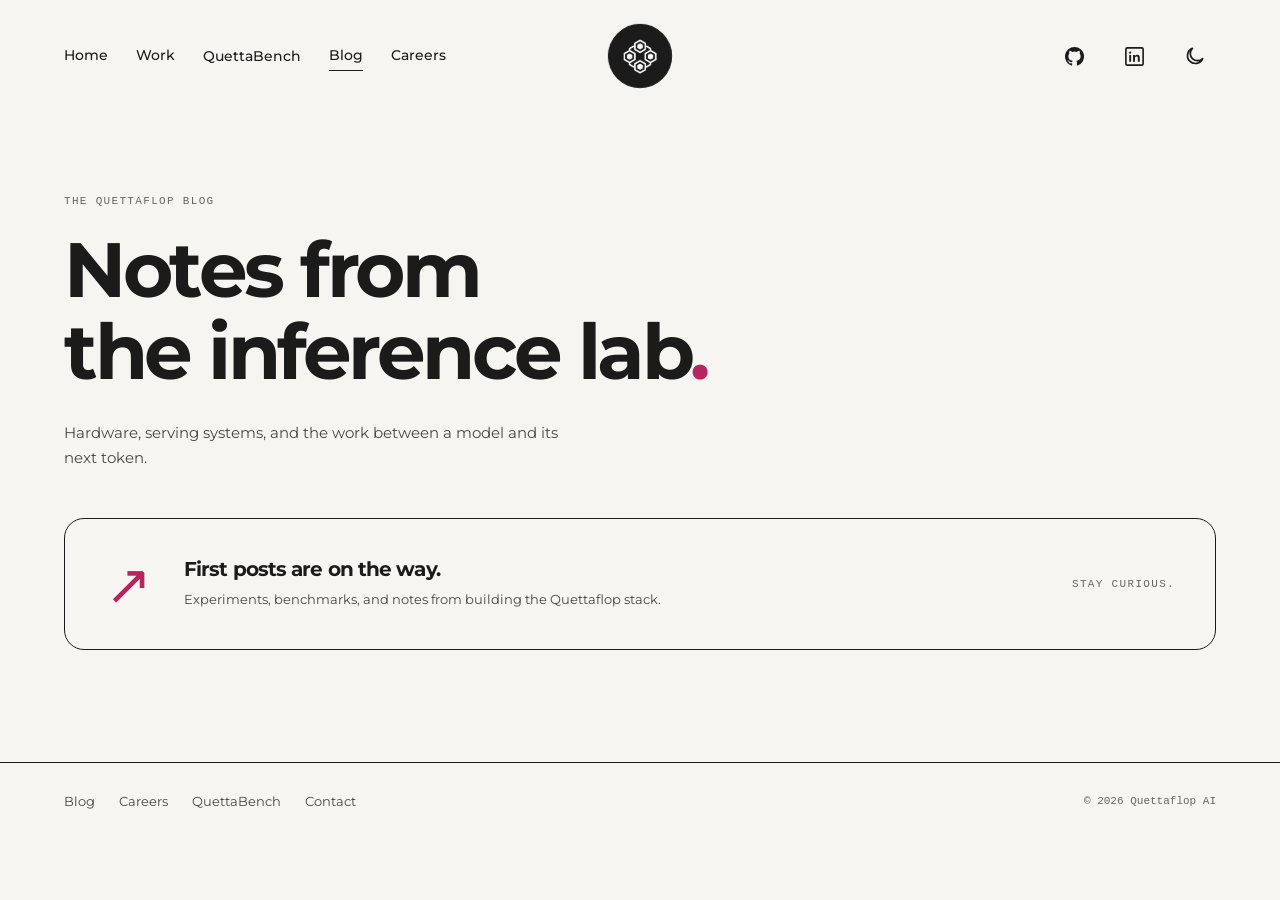
==== blog/index.html @ 4fb04440 "Share the theme with QuettaBench, add its page bar, and link it from the Measure card" ====
<!doctype html>
<html lang="en" data-theme="light">
  <head>
    <meta charset="UTF-8" />
    <meta name="viewport" content="width=device-width, initial-scale=1.0" />
    <title>Blog — Quettaflop AI</title>
    <meta
      name="description"
      content="Hardware, serving systems, and notes from the Quettaflop inference lab."
    />
    <meta name="theme-color" content="#f6f5f2" />
    <script>
      try {
        var t = localStorage.getItem('qf-theme');
        if (t === 'light' || t === 'dark') document.documentElement.setAttribute('data-theme', t);
      } catch (e) {}
    </script>
    <link rel="icon" type="image/png" sizes="32x32" href="/favicon-32.png" />
    <link rel="icon" type="image/png" href="/favicon.png" />
    <link rel="apple-touch-icon" href="/apple-touch-icon.png" />
    <meta property="og:title" content="Blog — Quettaflop AI" />
    <meta
      property="og:description"
      content="Hardware, serving systems, and notes from the Quettaflop inference lab."
    />
    <meta property="og:type" content="website" />
    <script type="module" crossorigin src="/assets/site-IoRRHS03.js"></script>
    <link rel="stylesheet" crossorigin href="/assets/site-CPQV9pu7.css">
  </head>
  <body>
    <div id="root"></div>
    <!-- The marketing entry. It reaches ONLY into src/site/ — never src/App.tsx,
         src/dataUrls.ts or src/env.ts — so no dashboard code or R2 endpoint can
         reach this bundle. scripts/check-site-bundle.mjs enforces that. -->
  </body>
</html>
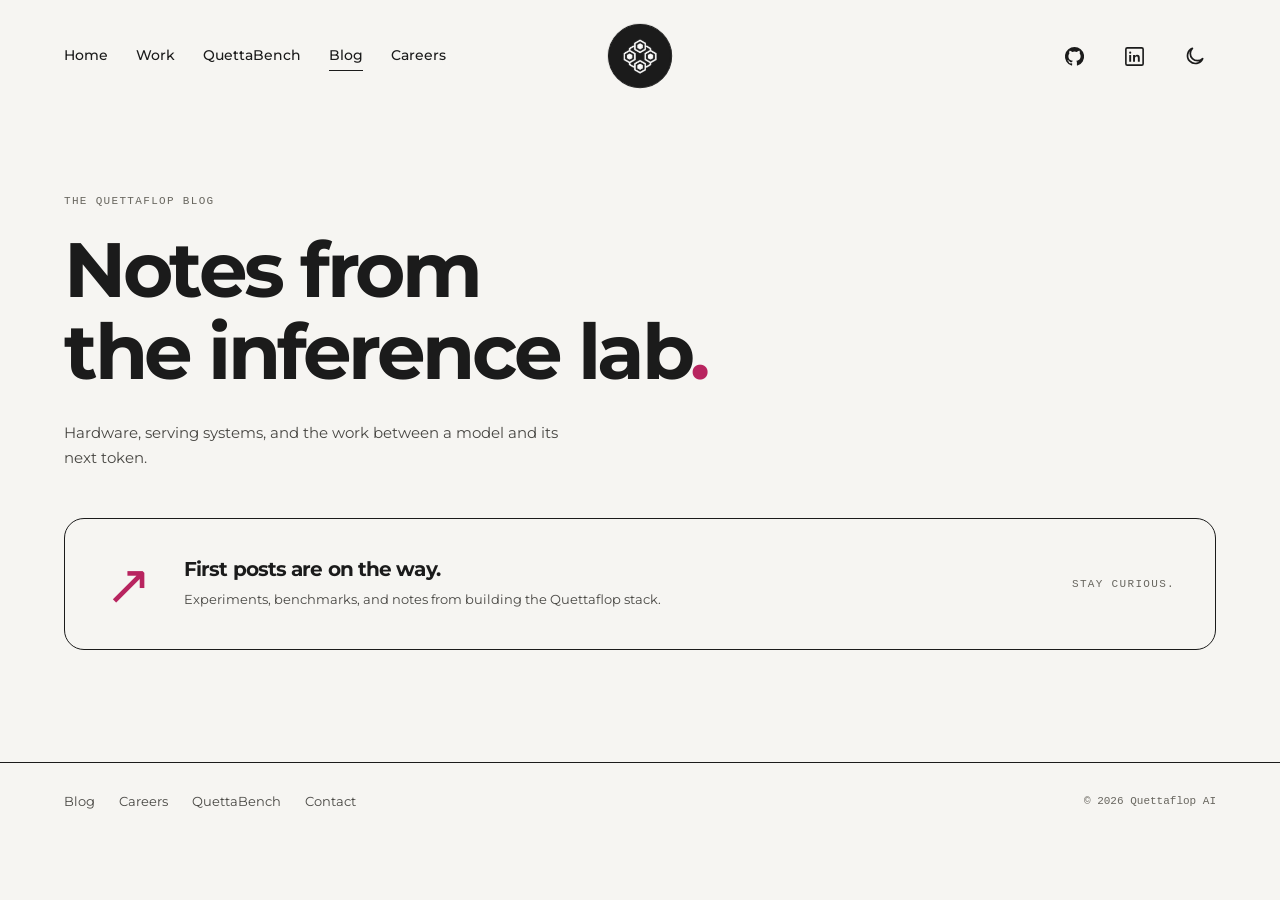
==== commit 87da8245: "Drop the QuettaBench hover menu; its page bar covers it" ====
--- a/blog/index.html
+++ b/blog/index.html
@@ -24,8 +24,8 @@
       content="Hardware, serving systems, and notes from the Quettaflop inference lab."
     />
     <meta property="og:type" content="website" />
-    <script type="module" crossorigin src="/assets/site-IoRRHS03.js"></script>
-    <link rel="stylesheet" crossorigin href="/assets/site-CPQV9pu7.css">
+    <script type="module" crossorigin src="/assets/site-D-D6ux58.js"></script>
+    <link rel="stylesheet" crossorigin href="/assets/site-D1Qhy1IZ.css">
   </head>
   <body>
     <div id="root"></div>
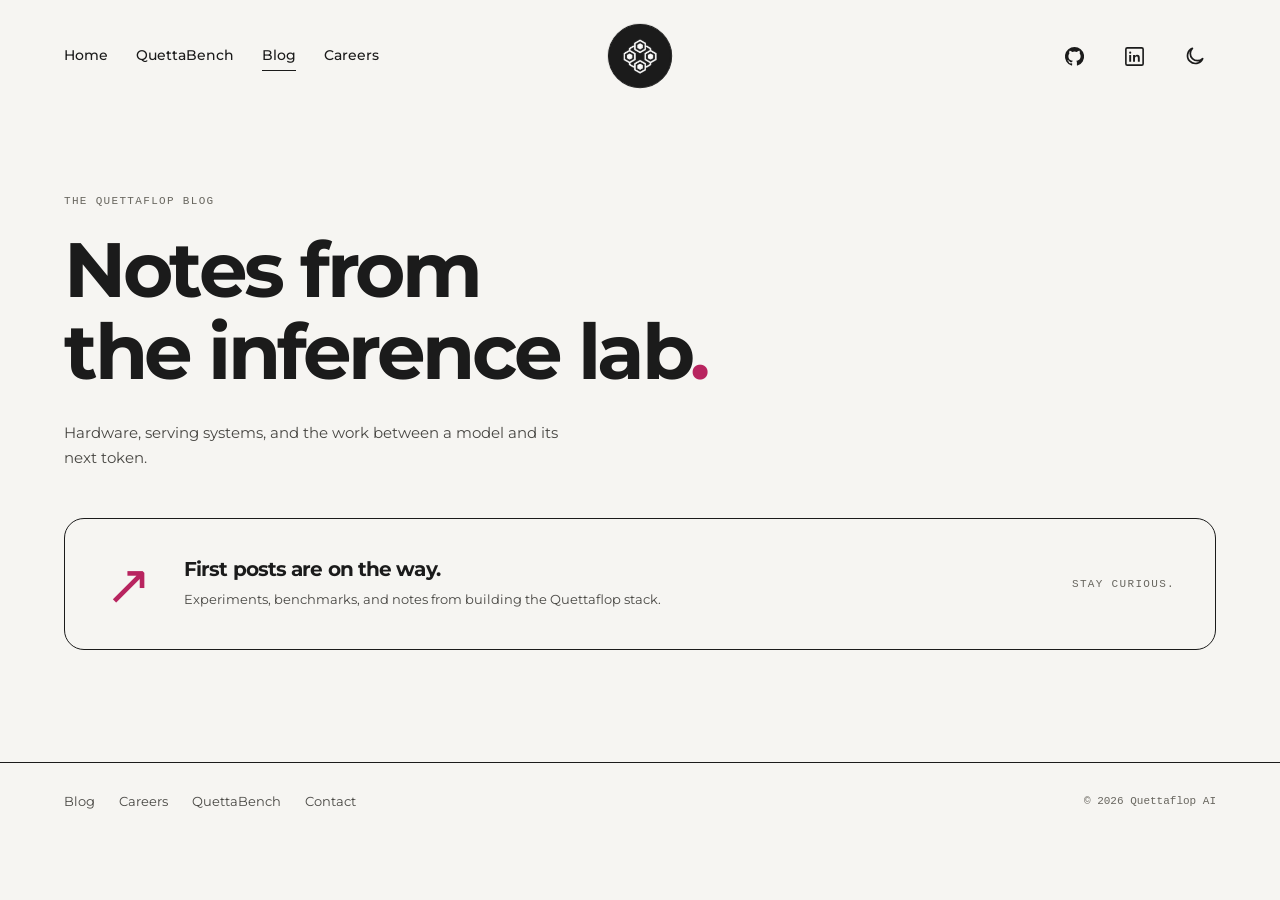
==== commit a4f96a1c: "Remove the Work nav link" ====
--- a/blog/index.html
+++ b/blog/index.html
@@ -24,8 +24,8 @@
       content="Hardware, serving systems, and notes from the Quettaflop inference lab."
     />
     <meta property="og:type" content="website" />
-    <script type="module" crossorigin src="/assets/site-D-D6ux58.js"></script>
-    <link rel="stylesheet" crossorigin href="/assets/site-D1Qhy1IZ.css">
+    <script type="module" crossorigin src="/assets/site-j4Lb9vmg.js"></script>
+    <link rel="stylesheet" crossorigin href="/assets/site-BVPkBRgD.css">
   </head>
   <body>
     <div id="root"></div>
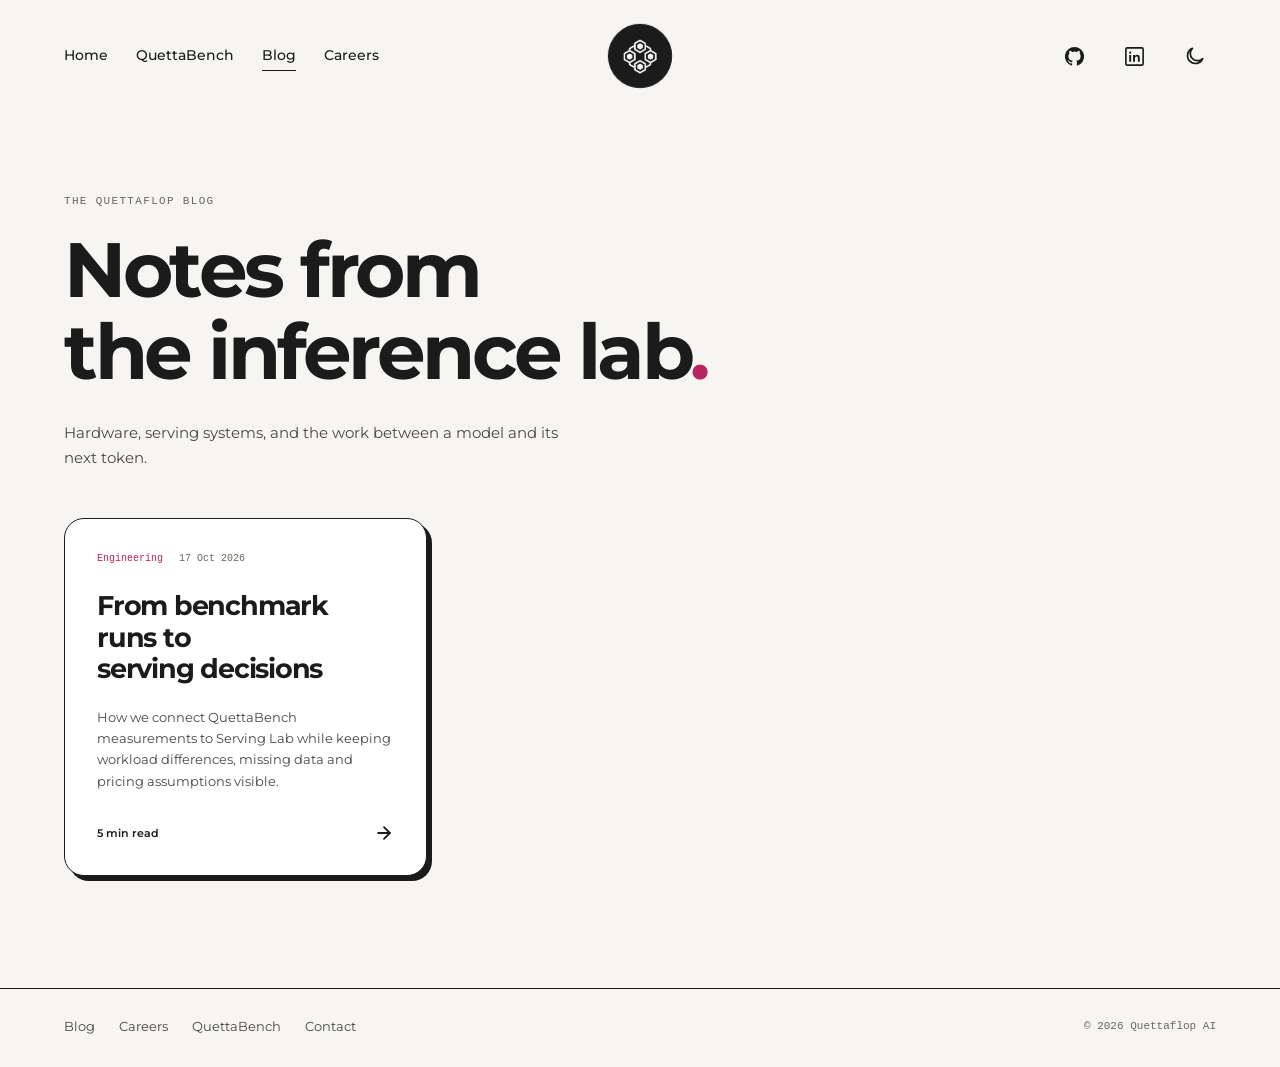
==== commit e5371a65: "Publish benchmark importer article and data-flow diagram" ====
--- a/blog/index.html
+++ b/blog/index.html
@@ -24,8 +24,8 @@
       content="Hardware, serving systems, and notes from the Quettaflop inference lab."
     />
     <meta property="og:type" content="website" />
-    <script type="module" crossorigin src="/assets/site-j4Lb9vmg.js"></script>
-    <link rel="stylesheet" crossorigin href="/assets/site-BVPkBRgD.css">
+    <script type="module" crossorigin src="/assets/site-CNhW1QrY.js"></script>
+    <link rel="stylesheet" crossorigin href="/assets/site-BKSz2XN_.css">
   </head>
   <body>
     <div id="root"></div>
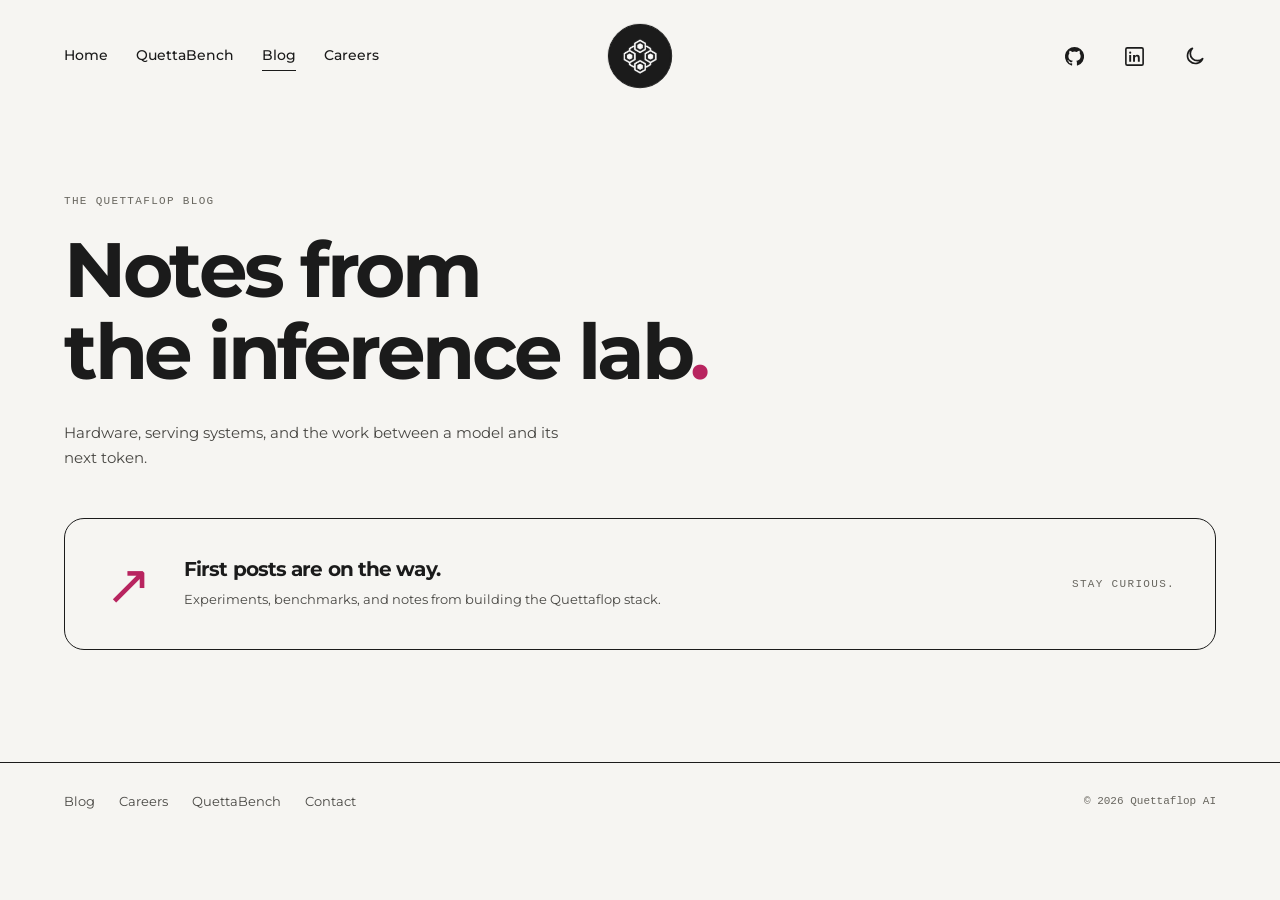
==== commit 0e05217d: "Remove internal importer article from the public website" ====
--- a/blog/index.html
+++ b/blog/index.html
@@ -24,8 +24,8 @@
       content="Hardware, serving systems, and notes from the Quettaflop inference lab."
     />
     <meta property="og:type" content="website" />
-    <script type="module" crossorigin src="/assets/site-CNhW1QrY.js"></script>
-    <link rel="stylesheet" crossorigin href="/assets/site-BKSz2XN_.css">
+    <script type="module" crossorigin src="/assets/site-CkLRjYSk.js"></script>
+    <link rel="stylesheet" crossorigin href="/assets/site-CpWczqE0.css">
   </head>
   <body>
     <div id="root"></div>
